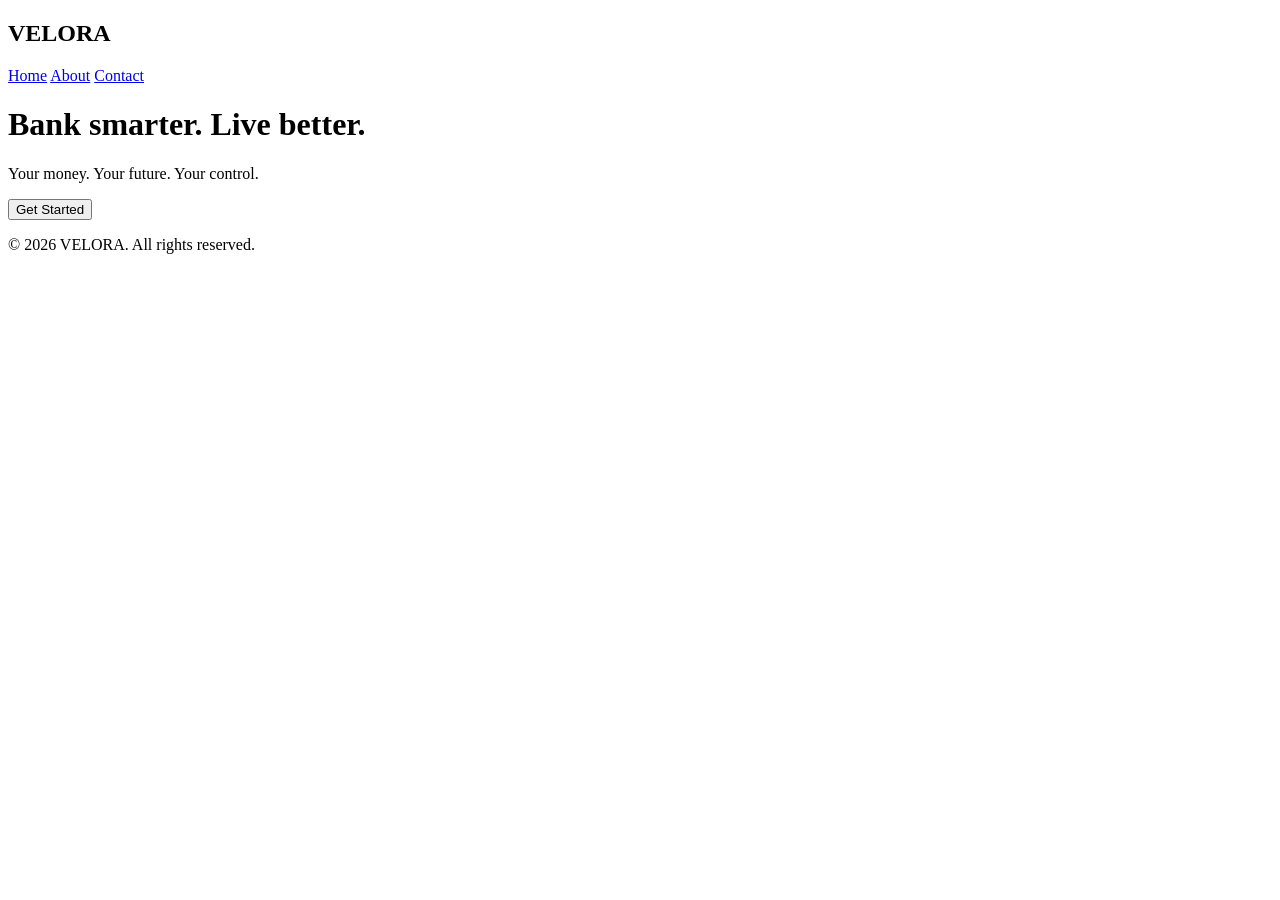
==== templates/index.html @ 1ef9e925 "VELORA homepage displaying correctly" ====
<!DOCTYPE html>
<html lang="en">
<head>
    <meta charset="UTF-8">
    <meta name="viewport" content="width=device-width, initial-scale=1.0">
    <title>VELORA | Digital Banking</title>
    <link rel="stylesheet" href="/static/style.css">
</head>
<body>

    <header>
        <h2>VELORA</h2>
        <nav>
            <a href="/">Home</a>
            <a href="#">About</a>
            <a href="#">Contact</a>
        </nav>
    </header>

    <main>
        <h1>Bank smarter. Live better.</h1>
        <p>Your money. Your future. Your control.</p>
        <button>Get Started</button>
    </main>

    <footer>
        <p>&copy; 2026 VELORA. All rights reserved.</p>
    </footer>

</body>
</html>
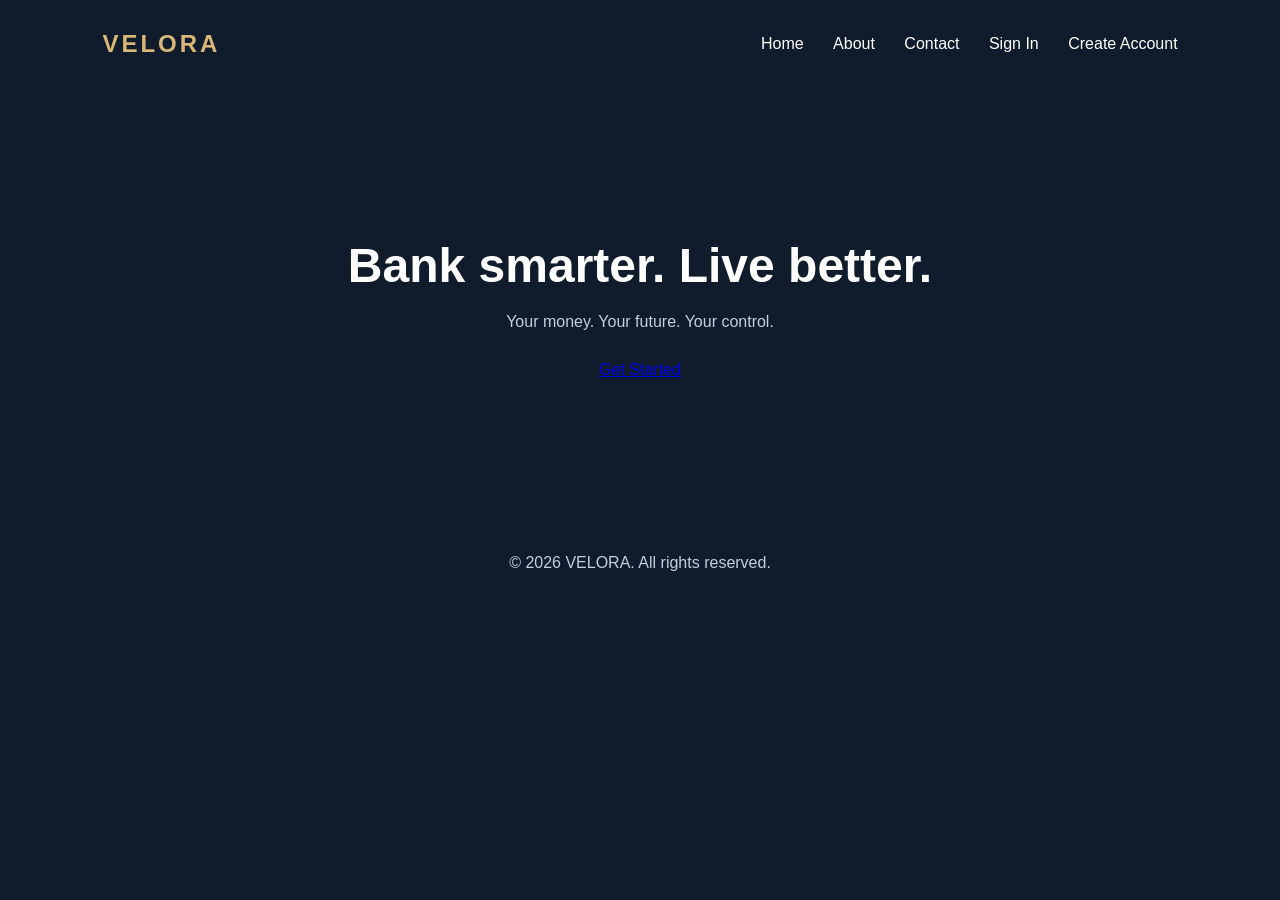
==== commit c3c583a1: "Velora login page" ====
--- a/templates/index.html
+++ b/templates/index.html
@@ -11,17 +11,23 @@
 
     <header>
         <h2>VELORA</h2>
+
         <nav>
             <a href="/">Home</a>
-            <a href="#">About</a>
-            <a href="#">Contact</a>
+            <a href="#about">About</a>
+            <a href="#contact">Contact</a>
+            <a href="/login">Sign In</a>
+            <a href="/register" class="nav-button">Create Account</a>
         </nav>
     </header>
 
     <main>
         <h1>Bank smarter. Live better.</h1>
         <p>Your money. Your future. Your control.</p>
-        <button>Get Started</button>
+
+        <a href="/register" class="get-started">
+            Get Started
+        </a>
     </main>
 
     <footer>
--- a/static/style.css
+++ b/static/style.css
@@ -0,0 +1,100 @@
+
+* {
+    margin: 0;
+    padding: 0;
+    box-sizing: border-box;
+}
+
+body {
+    font-family: Arial, sans-serif;
+    background: #101c2c;
+    color: white;
+}
+
+header {
+    display: flex;
+    justify-content: space-between;
+    align-items: center;
+    padding: 30px 8%;
+}
+
+header h2 {
+    color: #d8b778;
+    letter-spacing: 3px;
+}
+
+nav a {
+    color: white;
+    text-decoration: none;
+    margin-left: 25px;
+}
+
+main {
+    text-align: center;
+    padding: 150px 20px;
+}
+
+main h1 {
+    font-size: 48px;
+    margin-bottom: 20px;
+}
+
+main p {
+    color: #c5ced9;
+    margin-bottom: 30px;
+}
+
+button {
+    background: #d8b778;
+    border: none;
+    padding: 15px 35px;
+    border-radius: 5px;
+    cursor: pointer;
+    font-weight: bold;
+}
+
+footer {
+    text-align: center;
+    padding: 25px;
+    color: #c5ced9;
+}
+
+
+.login-container {
+    max-width: 420px;
+    margin: 60px auto;
+    padding: 35px;
+    background: #1c2b40;
+    border-radius: 12px;
+}
+
+.login-container h1 {
+    font-size: 32px;
+    margin-bottom: 12px;
+}
+
+.login-container p {
+    margin-bottom: 25px;
+}
+
+.login-container form {
+    display: flex;
+    flex-direction: column;
+    gap: 12px;
+}
+
+.login-container input {
+    padding: 14px;
+    border: 1px solid #526174;
+    border-radius: 6px;
+    background: #101c2c;
+    color: white;
+}
+
+.login-container button {
+    margin-top: 15px;
+}
+
+.login-container a {
+    color: #d8b778;
+}
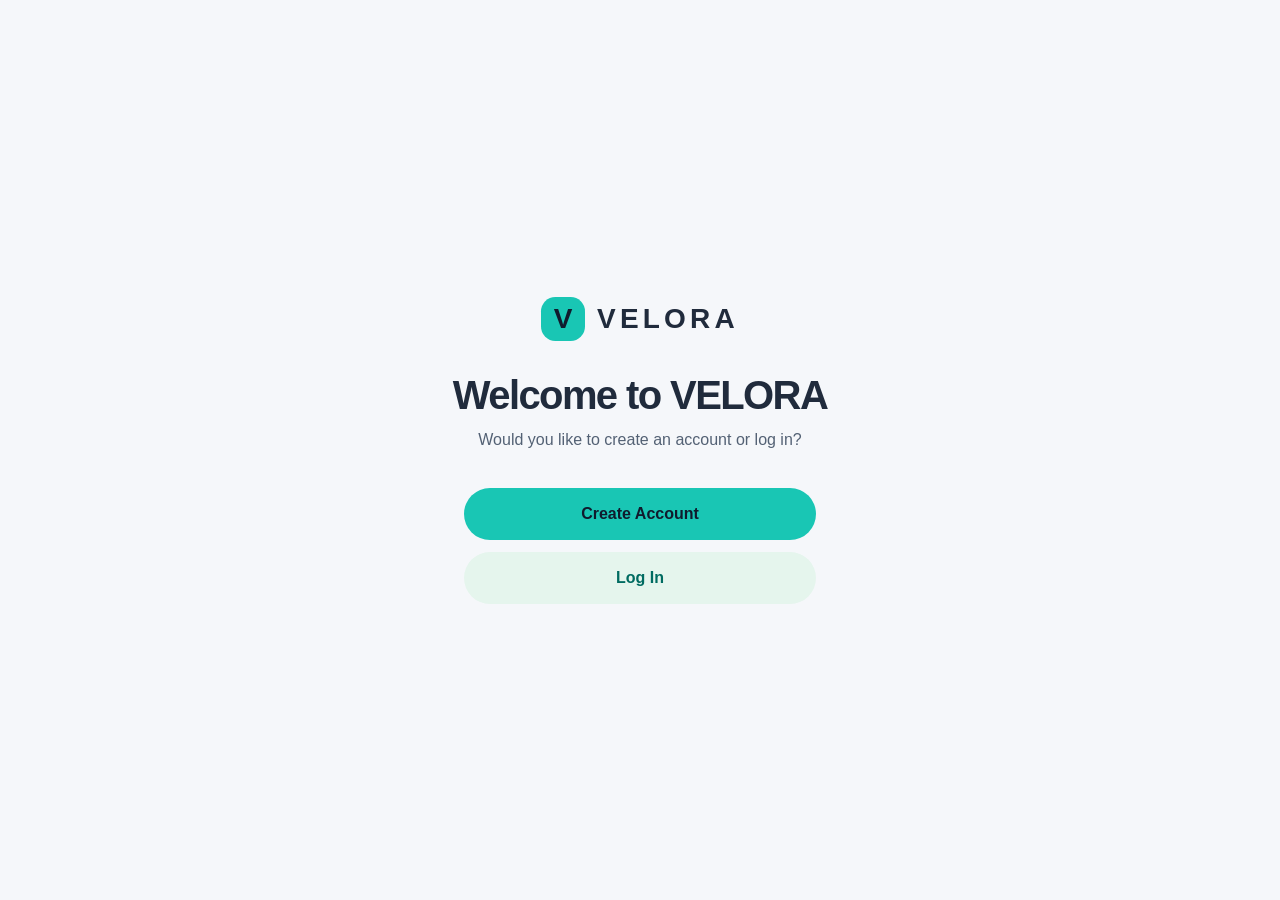
==== commit ae183fa6: "fix: make dashboard banking services clickable" ====
--- a/templates/index.html
+++ b/templates/index.html
@@ -1,38 +1,22 @@
-
 <!DOCTYPE html>
 <html lang="en">
 <head>
     <meta charset="UTF-8">
     <meta name="viewport" content="width=device-width, initial-scale=1.0">
-    <title>VELORA | Digital Banking</title>
-    <link rel="stylesheet" href="/static/style.css">
+    <title>Welcome to VELORA</title>
+    <script src="/static/theme.js"></script>
+    <link rel="stylesheet" href="/static/theme.css">
+    <link rel="stylesheet" href="/static/home.css">
 </head>
 <body>
-
-    <header>
-        <h2>VELORA</h2>
-
-        <nav>
-            <a href="/">Home</a>
-            <a href="#about">About</a>
-            <a href="#contact">Contact</a>
-            <a href="/login">Sign In</a>
-            <a href="/register" class="nav-button">Create Account</a>
-        </nav>
-    </header>
-
-    <main>
-        <h1>Bank smarter. Live better.</h1>
-        <p>Your money. Your future. Your control.</p>
-
-        <a href="/register" class="get-started">
-            Get Started
-        </a>
+    <main class="welcome">
+        <div class="brand" aria-label="VELORA"><span aria-hidden="true">V</span> VELORA</div>
+        <h1>Welcome to VELORA</h1>
+        <p>Would you like to create an account or log in?</p>
+        <div class="welcome-actions">
+            <a class="create-account" href="/register">Create Account</a>
+            <a class="log-in" href="/login">Log In</a>
+        </div>
     </main>
-
-    <footer>
-        <p>&copy; 2026 VELORA. All rights reserved.</p>
-    </footer>
-
 </body>
 </html>
--- a/static/theme.css
+++ b/static/theme.css
@@ -0,0 +1,47 @@
+:root {
+    --midnight-navy: #101B2D;
+    --deep-navy: #17263B;
+    --electric-teal: #19C6B4;
+    --champagne-gold: #D6B879;
+    --soft-white: #F5F7FA;
+    --dark-text: #202B3C;
+    --muted-grey: #8993A3;
+    --page: var(--soft-white);
+    --surface: #fff;
+    --text: var(--dark-text);
+    --secondary: #536174;
+    --link: #006b61;
+    --tint: #def7f3;
+    --line: #d5dce6;
+    --button: var(--electric-teal);
+    --button-hover: #54d9ca;
+    --on-button: var(--midnight-navy);
+    --error: #912b42;
+    --error-bg: #ffedf1;
+    color-scheme: light;
+}
+
+:root[data-theme="dark"] {
+    --page: var(--midnight-navy);
+    --surface: var(--deep-navy);
+    --text: var(--soft-white);
+    --secondary: #b9c5d5;
+    --link: var(--electric-teal);
+    --tint: #193e46;
+    --line: #40516a;
+    --error: #ffadb9;
+    --error-bg: #472639;
+    color-scheme: dark;
+}
+
+:root, body {
+    background: var(--page);
+    color: var(--text);
+}
+
+body {
+    font-family: "DM Sans", "Segoe UI", sans-serif;
+}
+
+a { color: var(--link); }
+:focus-visible { outline: 2px solid var(--link); outline-offset: 3px; }
--- a/static/home.css
+++ b/static/home.css
@@ -0,0 +1,97 @@
+:root {
+    
+    font-family: "DM Sans", "Segoe UI", sans-serif;
+    background: var(--page);
+    color: var(--text);
+    --green: var(--button);
+}
+
+* {
+    box-sizing: border-box;
+}
+
+body {
+    display: grid;
+    min-height: 100vh;
+    min-height: 100dvh;
+    place-items: center;
+    margin: 0;
+}
+
+.welcome {
+    width: min(100%, 30rem);
+    padding: 3rem 1.25rem;
+    text-align: center;
+}
+
+.brand {
+    display: inline-flex;
+    align-items: center;
+    gap: .75rem;
+    font-size: 1.75rem;
+    font-weight: 800;
+    letter-spacing: .15em;
+}
+
+.brand span {
+    display: grid;
+    width: 2.75rem;
+    aspect-ratio: 1;
+    place-items: center;
+    border-radius: .9rem;
+    background: var(--green);
+    color: var(--on-button);
+    letter-spacing: 0;
+}
+
+h1 {
+    margin: 2rem 0 .625rem;
+    font-size: clamp(1.8rem, 7vw, 2.5rem);
+    letter-spacing: -.04em;
+}
+
+p {
+    margin: 0;
+    color: var(--secondary);
+    line-height: 1.5;
+}
+
+.welcome-actions {
+    display: grid;
+    gap: .75rem;
+    margin: 2.25rem auto 0;
+    max-width: 22rem;
+}
+
+.welcome-actions a {
+    display: grid;
+    min-height: 3.25rem;
+    place-items: center;
+    padding: .75rem 1rem;
+    border-radius: 999px;
+    font-weight: 700;
+    text-decoration: none;
+}
+
+.create-account {
+    background: var(--green);
+    color: var(--on-button);
+}
+
+.create-account:hover {
+    background: var(--button); color: var(--on-button);
+}
+
+.log-in {
+    background: #e5f5ed;
+    color: var(--link);
+}
+
+.log-in:hover {
+    background: #d2eddf;
+}
+
+.welcome-actions a:focus-visible {
+    outline: 2px solid var(--green);
+    outline-offset: 4px;
+}
